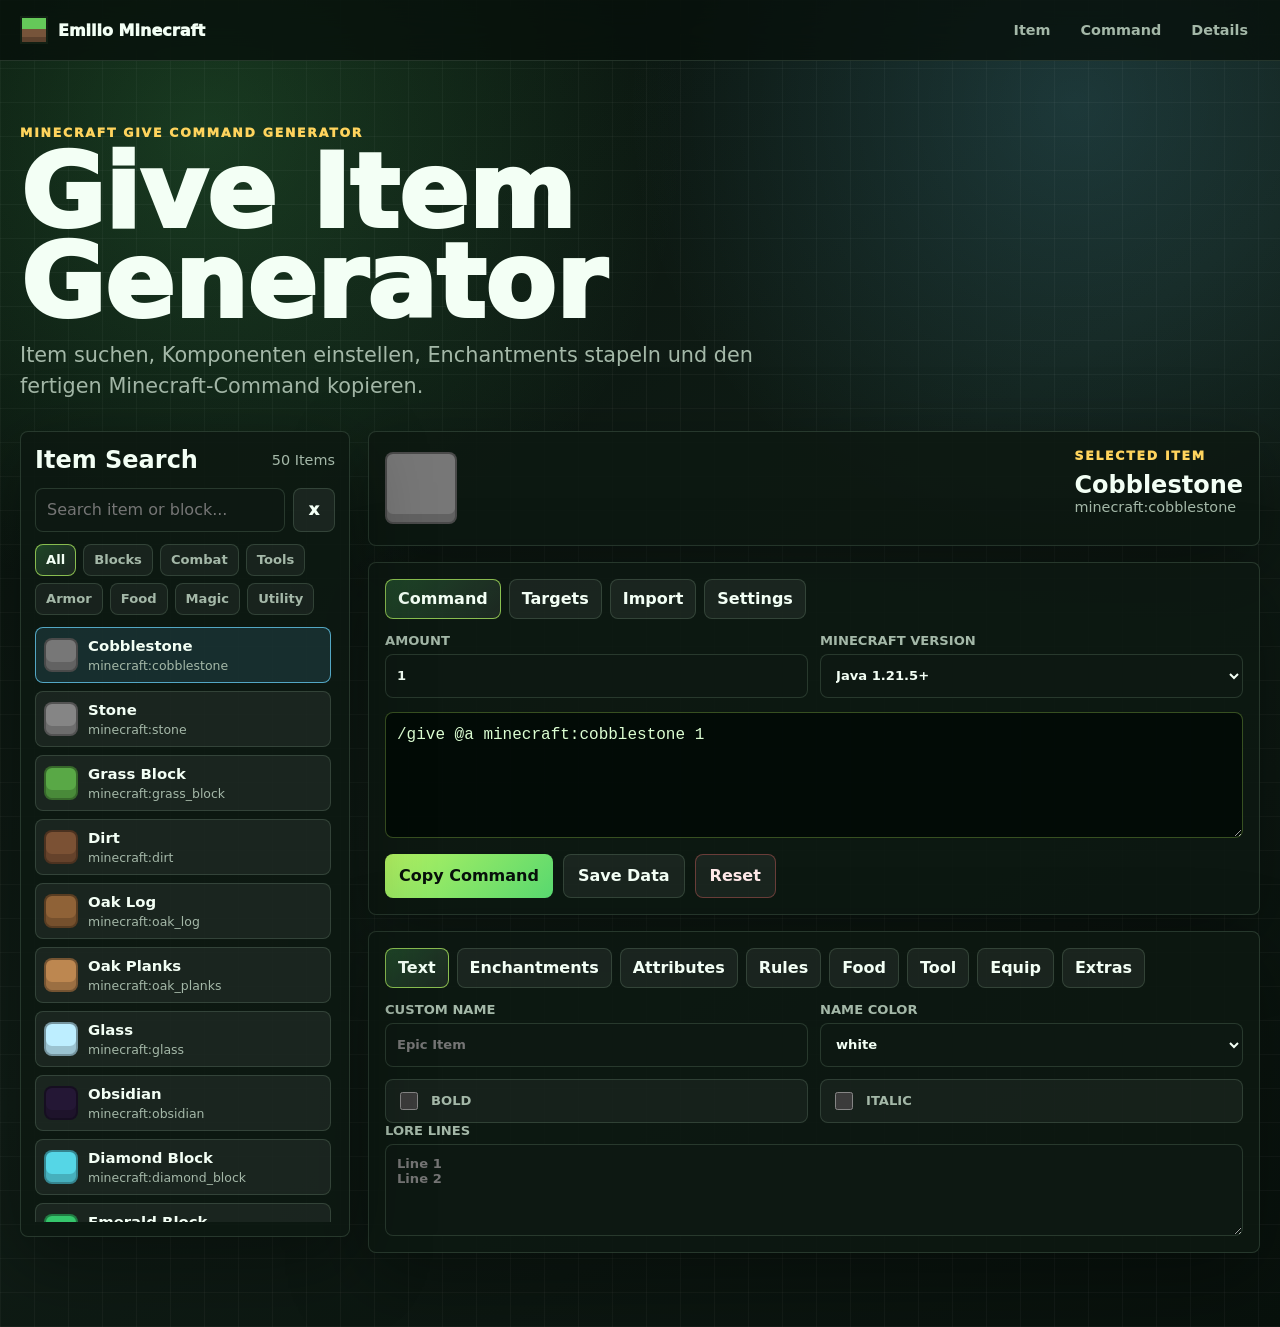
==== Minecraft/index.html @ d91e49a7 "Add Minecraft give item generator" ====
<!doctype html>
<html lang="de">
  <head>
    <meta charset="utf-8" />
    <meta name="viewport" content="width=device-width, initial-scale=1" />
    <title>Give Item Generator | Emilio Coding</title>
    <link rel="stylesheet" href="./style.css" />
  </head>
  <body>
    <header class="topbar">
      <a class="brand" href="#app"><span class="brand-block" aria-hidden="true"></span><span>Emilio Minecraft</span></a>
      <nav class="nav" aria-label="Generator Bereiche">
        <a href="#itemPicker">Item</a>
        <a href="#commandPanel">Command</a>
        <a href="#detailsPanel">Details</a>
      </nav>
    </header>

    <main id="app" class="app">
      <section class="hero">
        <p class="eyebrow">Minecraft Give Command Generator</p>
        <h1>Give Item Generator</h1>
        <p class="lead">Item suchen, Komponenten einstellen, Enchantments stapeln und den fertigen Minecraft-Command kopieren.</p>
      </section>

      <section class="workspace">
        <aside class="picker" id="itemPicker" aria-label="Item Suche">
          <div class="panel-head">
            <h2>Item Search</h2>
            <span id="itemCount">0 Items</span>
          </div>
          <div class="searchbox">
            <input id="itemSearch" type="search" placeholder="Search item or block..." autocomplete="off" />
            <button id="clearSearch" type="button" title="Suche leeren" aria-label="Suche leeren">x</button>
          </div>
          <div class="chips" id="categoryChips" aria-label="Kategorien"></div>
          <div class="item-list" id="itemList" role="listbox" aria-label="Gefundene Items"></div>
        </aside>

        <section class="generator">
          <article class="panel selected-item">
            <div class="item-preview" id="itemPreview" aria-hidden="true"></div>
            <div>
              <p class="muted-label">Selected Item</p>
              <h2 id="selectedItemName">Cobblestone</h2>
              <p id="selectedItemId">minecraft:cobblestone</p>
            </div>
          </article>

          <article class="panel" id="commandPanel">
            <div class="tabs" role="tablist" aria-label="Command Haupttabs">
              <button class="tab active" type="button" data-main-tab="command">Command</button>
              <button class="tab" type="button" data-main-tab="targets">Targets</button>
              <button class="tab" type="button" data-main-tab="import">Import</button>
              <button class="tab" type="button" data-main-tab="settings">Settings</button>
            </div>

            <div class="main-tab active" data-main-panel="command">
              <div class="form-grid tight">
                <label>Amount <input id="amount" type="number" min="1" max="99" value="1" /></label>
                <label>Minecraft Version
                  <select id="version">
                    <option value="1.21.5">Java 1.21.5+</option>
                    <option value="1.21">Java 1.21</option>
                    <option value="1.20.5">Java 1.20.5</option>
                    <option value="1.20.4">Java 1.20.2 - 1.20.4</option>
                    <option value="1.20">Java 1.20</option>
                    <option value="1.19">Java 1.19</option>
                    <option value="1.18">Java 1.18</option>
                    <option value="1.17">Java 1.17</option>
                    <option value="1.16">Java 1.16</option>
                    <option value="1.15">Java 1.15</option>
                    <option value="1.14">Java 1.14</option>
                    <option value="1.13">Java 1.13</option>
                    <option value="1.12">Java 1.12</option>
                  </select>
                </label>
              </div>
            </div>

            <div class="main-tab" data-main-panel="targets">
              <div class="selector-grid">
                <button class="selector active" type="button" data-target="@p">@p nearest</button>
                <button class="selector" type="button" data-target="@a">@a all</button>
                <button class="selector" type="button" data-target="@r">@r random</button>
                <button class="selector" type="button" data-target="@s">@s self</button>
              </div>
              <label>Custom Target <input id="target" value="@a" /></label>
            </div>

            <div class="main-tab" data-main-panel="import">
              <label>Paste Give Command
                <textarea id="importCommand" rows="4" placeholder="/give @p minecraft:diamond_sword[custom_name='...'] 1"></textarea>
              </label>
              <button class="secondary" id="importBtn" type="button">Import versuchen</button>
            </div>

            <div class="main-tab" data-main-panel="settings">
              <div class="form-grid tight">
                <label class="toggle"><input id="useComponents" type="checkbox" checked /> Modern components</label>
                <label class="toggle"><input id="prettyJson" type="checkbox" /> Pretty JSON text</label>
                <label class="toggle"><input id="autoCopy" type="checkbox" /> Auto copy on change</label>
                <label class="toggle"><input id="showNamespace" type="checkbox" checked /> Show namespace</label>
              </div>
            </div>

            <textarea class="command-output" id="commandOutput" readonly spellcheck="false"></textarea>
            <div class="button-row">
              <button class="primary" id="copyCommand" type="button">Copy Command</button>
              <button class="secondary" id="saveData" type="button">Save Data</button>
              <button class="secondary danger" id="resetAll" type="button">Reset</button>
            </div>
          </article>

          <article class="panel" id="detailsPanel">
            <div class="tabs wrap" role="tablist" aria-label="Item Details">
              <button class="tab active" type="button" data-detail-tab="text">Text</button>
              <button class="tab" type="button" data-detail-tab="enchants">Enchantments</button>
              <button class="tab" type="button" data-detail-tab="attributes">Attributes</button>
              <button class="tab" type="button" data-detail-tab="rules">Rules</button>
              <button class="tab" type="button" data-detail-tab="food">Food</button>
              <button class="tab" type="button" data-detail-tab="tool">Tool</button>
              <button class="tab" type="button" data-detail-tab="equip">Equip</button>
              <button class="tab" type="button" data-detail-tab="extras">Extras</button>
            </div>

            <div class="detail-tab active" data-detail-panel="text">
              <div class="form-grid">
                <label>Custom Name <input id="customName" placeholder="Epic Item" /></label>
                <label>Name Color <select id="nameColor"></select></label>
                <label class="toggle"><input id="nameBold" type="checkbox" /> Bold</label>
                <label class="toggle"><input id="nameItalic" type="checkbox" /> Italic</label>
              </div>
              <label>Lore Lines <textarea id="lore" rows="4" placeholder="Line 1&#10;Line 2"></textarea></label>
            </div>

            <div class="detail-tab" data-detail-panel="enchants">
              <div class="inline-builder">
                <select id="enchantSelect"></select>
                <input id="enchantLevel" type="number" min="1" max="255" value="1" />
                <button class="secondary" id="addEnchant" type="button">Add</button>
              </div>
              <div class="token-list" id="enchantList"></div>
              <label class="toggle"><input id="hideEnchantments" type="checkbox" /> Hide enchantments in tooltip</label>
            </div>

            <div class="detail-tab" data-detail-panel="attributes">
              <div class="inline-builder wide">
                <select id="attributeType"></select>
                <input id="attributeValue" type="number" value="1" step="0.1" />
                <select id="attributeSlot"></select>
                <button class="secondary" id="addAttribute" type="button">Add</button>
              </div>
              <div class="token-list" id="attributeList"></div>
            </div>

            <div class="detail-tab" data-detail-panel="rules">
              <div class="form-grid">
                <label>Can Break <textarea id="canBreak" rows="4" placeholder="minecraft:stone&#10;minecraft:oak_log"></textarea></label>
                <label>Can Place On <textarea id="canPlaceOn" rows="4" placeholder="minecraft:grass_block&#10;minecraft:stone"></textarea></label>
              </div>
            </div>

            <div class="detail-tab" data-detail-panel="food">
              <div class="form-grid">
                <label class="toggle"><input id="isFood" type="checkbox" /> Enable food component</label>
                <label>Nutrition <input id="nutrition" type="number" min="0" value="4" /></label>
                <label>Saturation <input id="saturation" type="number" min="0" step="0.1" value="2.4" /></label>
                <label>Eat Seconds <input id="eatSeconds" type="number" min="0.1" step="0.1" value="1.6" /></label>
                <label class="toggle"><input id="alwaysEat" type="checkbox" /> Always edible</label>
              </div>
            </div>

            <div class="detail-tab" data-detail-panel="tool">
              <div class="form-grid">
                <label class="toggle"><input id="isTool" type="checkbox" /> Enable tool component</label>
                <label>Mining Speed <input id="miningSpeed" type="number" min="0" step="0.1" value="4" /></label>
                <label>Damage Per Block <input id="damagePerBlock" type="number" min="0" value="1" /></label>
                <label>Correct Blocks <input id="correctBlocks" placeholder="minecraft:mineable/pickaxe" /></label>
              </div>
            </div>

            <div class="detail-tab" data-detail-panel="equip">
              <div class="form-grid">
                <label>Equipment Slot <select id="equipSlot"></select></label>
                <label>Armor Trim Pattern <select id="trimPattern"></select></label>
                <label>Trim Material <select id="trimMaterial"></select></label>
                <label class="toggle"><input id="unbreakable" type="checkbox" /> Unbreakable</label>
              </div>
            </div>

            <div class="detail-tab" data-detail-panel="extras">
              <div class="form-grid">
                <label>Damage <input id="damage" type="number" min="0" value="0" /></label>
                <label>Max Damage <input id="maxDamage" type="number" min="1" placeholder="default" /></label>
                <label>Custom Model Data <input id="modelData" type="number" min="0" placeholder="0" /></label>
                <label>Rarity <select id="rarity"></select></label>
                <label class="toggle"><input id="enchantmentGlint" type="checkbox" /> Force glint</label>
                <label class="toggle"><input id="hideTooltip" type="checkbox" /> Hide tooltip</label>
              </div>
            </div>
          </article>
        </section>
      </section>
    </main>

    <div class="toast" id="toast" role="status" aria-live="polite">Kopiert</div>
    <script src="./script.js"></script>
  </body>
</html>
---- Minecraft/style.css ----
:root {
  color-scheme: dark;
  --bg: #07100b;
  --panel: rgba(13, 24, 18, 0.88);
  --panel-2: rgba(20, 36, 27, 0.94);
  --field: #0d1812;
  --line: rgba(207, 255, 214, 0.14);
  --text: #f3fff5;
  --muted: #a4b8a8;
  --green: #58d86f;
  --lime: #b3f261;
  --gold: #ffd45d;
  --blue: #6bd7ff;
  --red: #ff6b6b;
  --shadow: 0 24px 80px rgba(0, 0, 0, 0.38);
}

* {
  box-sizing: border-box;
}

html {
  scroll-behavior: smooth;
}

body {
  margin: 0;
  min-height: 100vh;
  font-family: Inter, ui-sans-serif, system-ui, -apple-system, BlinkMacSystemFont, "Segoe UI", sans-serif;
  color: var(--text);
  background:
    linear-gradient(rgba(255, 255, 255, 0.035) 1px, transparent 1px),
    linear-gradient(90deg, rgba(255, 255, 255, 0.035) 1px, transparent 1px),
    radial-gradient(circle at 16% 10%, rgba(88, 216, 111, 0.2), transparent 30rem),
    radial-gradient(circle at 84% 8%, rgba(107, 215, 255, 0.16), transparent 28rem),
    linear-gradient(145deg, #07100b 0%, #101d16 50%, #08110c 100%);
  background-size: 34px 34px, 34px 34px, auto, auto, auto;
}

button,
input,
select,
textarea {
  font: inherit;
}

button {
  cursor: pointer;
}

.topbar {
  position: sticky;
  z-index: 20;
  top: 0;
  display: flex;
  justify-content: space-between;
  align-items: center;
  gap: 18px;
  padding: 12px max(16px, calc((100vw - 1240px) / 2));
  border-bottom: 1px solid var(--line);
  background: rgba(7, 16, 11, 0.78);
  backdrop-filter: blur(18px);
}

.brand,
.nav a {
  color: var(--text);
  text-decoration: none;
}

.brand {
  display: inline-flex;
  align-items: center;
  gap: 10px;
  font-weight: 950;
}

.brand-block {
  width: 28px;
  height: 28px;
  border: 2px solid #122014;
  background: linear-gradient(#65c959 0 45%, #76543a 45% 100%);
  image-rendering: pixelated;
  box-shadow: inset 0 -5px rgba(0, 0, 0, 0.22);
}

.nav {
  display: flex;
  gap: 6px;
  overflow-x: auto;
}

.nav a {
  border: 1px solid transparent;
  border-radius: 8px;
  padding: 9px 11px;
  color: var(--muted);
  font-size: 0.9rem;
  font-weight: 850;
  white-space: nowrap;
}

.nav a:hover {
  border-color: var(--line);
  color: var(--text);
  background: rgba(255, 255, 255, 0.06);
}

.app {
  width: min(1240px, calc(100% - 28px));
  margin: 0 auto;
  padding: 30px 0 58px;
}

.hero {
  padding: 34px 0 28px;
}

.eyebrow,
.muted-label {
  margin: 0 0 8px;
  color: var(--gold);
  font-size: 0.78rem;
  font-weight: 950;
  letter-spacing: 0.14em;
  text-transform: uppercase;
}

h1,
h2,
p {
  margin-top: 0;
}

h1 {
  max-width: 900px;
  margin-bottom: 12px;
  font-size: clamp(2.8rem, 8vw, 6.8rem);
  line-height: 0.88;
  font-weight: 950;
}

.lead {
  max-width: 760px;
  margin-bottom: 0;
  color: var(--muted);
  font-size: clamp(1.02rem, 2vw, 1.3rem);
  line-height: 1.5;
}

.workspace {
  display: grid;
  grid-template-columns: 330px minmax(0, 1fr);
  gap: 18px;
  align-items: start;
}

.picker,
.panel {
  border: 1px solid var(--line);
  border-radius: 8px;
  background: var(--panel);
  box-shadow: var(--shadow);
}

.picker {
  position: sticky;
  top: 72px;
  max-height: calc(100vh - 94px);
  display: flex;
  flex-direction: column;
  padding: 14px;
}

.panel {
  padding: 16px;
  margin-bottom: 16px;
}

.panel-head,
.selected-item {
  display: flex;
  align-items: center;
  gap: 14px;
  justify-content: space-between;
}

.panel-head h2,
.selected-item h2 {
  margin-bottom: 0;
}

.panel-head span,
#selectedItemId {
  color: var(--muted);
  font-size: 0.9rem;
}

.searchbox {
  display: grid;
  grid-template-columns: 1fr 42px;
  gap: 8px;
  margin: 14px 0 12px;
}

input,
select,
textarea {
  width: 100%;
  border: 1px solid var(--line);
  border-radius: 8px;
  color: var(--text);
  background: var(--field);
  outline: none;
}

input,
select {
  min-height: 44px;
  padding: 0 11px;
}

textarea {
  min-height: 92px;
  padding: 11px;
  resize: vertical;
}

input:focus,
select:focus,
textarea:focus {
  border-color: rgba(179, 242, 97, 0.7);
  box-shadow: 0 0 0 3px rgba(179, 242, 97, 0.14);
}

.searchbox button,
.tab,
.selector,
.primary,
.secondary,
.item-row {
  border-radius: 8px;
  border: 1px solid var(--line);
  color: var(--text);
  background: rgba(255, 255, 255, 0.06);
}

.searchbox button {
  min-height: 44px;
  font-weight: 950;
}

.chips {
  display: flex;
  flex-wrap: wrap;
  gap: 7px;
  margin-bottom: 12px;
}

.chips button {
  min-height: 32px;
  border: 1px solid var(--line);
  border-radius: 8px;
  padding: 0 10px;
  color: var(--muted);
  background: rgba(255, 255, 255, 0.05);
  font-size: 0.82rem;
  font-weight: 850;
}

.chips button.active,
.tab.active,
.selector.active {
  border-color: rgba(179, 242, 97, 0.72);
  color: var(--text);
  background: linear-gradient(135deg, rgba(88, 216, 111, 0.24), rgba(255, 255, 255, 0.07));
}

.item-list {
  display: grid;
  gap: 8px;
  overflow: auto;
  padding-right: 4px;
}

.item-row {
  min-height: 56px;
  display: grid;
  grid-template-columns: 34px 1fr;
  gap: 10px;
  align-items: center;
  padding: 8px;
  text-align: left;
}

.item-row:hover,
.item-row.active {
  border-color: rgba(107, 215, 255, 0.72);
  background: rgba(107, 215, 255, 0.12);
}

.item-swatch,
.item-preview {
  border: 2px solid rgba(0, 0, 0, 0.38);
  border-radius: 8px;
  background: var(--swatch, #777);
  image-rendering: pixelated;
  box-shadow: inset 0 -8px rgba(0, 0, 0, 0.18);
}

.item-swatch {
  width: 34px;
  height: 34px;
}

.item-preview {
  flex: 0 0 auto;
  width: 72px;
  height: 72px;
}

.item-row strong,
.item-row small {
  display: block;
}

.item-row strong {
  font-size: 0.93rem;
}

.item-row small {
  margin-top: 3px;
  color: var(--muted);
  font-size: 0.78rem;
}

.generator {
  min-width: 0;
}

.tabs {
  display: flex;
  gap: 8px;
  margin-bottom: 14px;
}

.tabs.wrap {
  flex-wrap: wrap;
}

.tab {
  min-height: 40px;
  padding: 0 12px;
  font-weight: 900;
}

.main-tab,
.detail-tab {
  display: none;
}

.main-tab.active,
.detail-tab.active {
  display: block;
}

.form-grid,
.selector-grid,
.inline-builder {
  display: grid;
  grid-template-columns: repeat(2, minmax(0, 1fr));
  gap: 12px;
}

.form-grid.tight {
  grid-template-columns: repeat(2, minmax(160px, 1fr));
}

.selector-grid {
  grid-template-columns: repeat(4, minmax(0, 1fr));
  margin-bottom: 12px;
}

.selector,
.primary,
.secondary {
  min-height: 44px;
  padding: 0 14px;
  font-weight: 900;
}

label {
  display: grid;
  gap: 6px;
  color: var(--muted);
  font-size: 0.82rem;
  font-weight: 850;
  text-transform: uppercase;
}

.toggle {
  min-height: 44px;
  display: flex;
  align-items: center;
  gap: 10px;
  border: 1px solid var(--line);
  border-radius: 8px;
  padding: 0 10px;
  background: rgba(255, 255, 255, 0.045);
}

input[type="checkbox"] {
  width: 18px;
  min-height: 18px;
  accent-color: var(--green);
}

.command-output {
  min-height: 126px;
  margin: 14px 0 12px;
  color: #ddffd3;
  background: rgba(1, 8, 4, 0.78);
  border-color: rgba(179, 242, 97, 0.3);
  font-family: "Cascadia Mono", Consolas, monospace;
  line-height: 1.45;
}

.button-row {
  display: flex;
  gap: 10px;
  flex-wrap: wrap;
}

.primary {
  border: 0;
  color: #07100b;
  background: linear-gradient(135deg, var(--lime), var(--green));
}

.secondary:hover,
.tab:hover,
.selector:hover,
.searchbox button:hover {
  border-color: rgba(255, 255, 255, 0.3);
}

.danger {
  color: #ffe8e8;
  border-color: rgba(255, 107, 107, 0.35);
}

.inline-builder {
  grid-template-columns: minmax(0, 1fr) 110px 88px;
  margin-bottom: 12px;
}

.inline-builder.wide {
  grid-template-columns: minmax(0, 1fr) 110px 150px 88px;
}

.token-list {
  display: flex;
  flex-wrap: wrap;
  gap: 8px;
  min-height: 42px;
  margin-bottom: 12px;
}

.token {
  display: inline-flex;
  align-items: center;
  gap: 8px;
  border: 1px solid var(--line);
  border-radius: 8px;
  padding: 8px 10px;
  color: var(--text);
  background: var(--panel-2);
  font-size: 0.9rem;
}

.token button {
  width: 22px;
  height: 22px;
  border: 0;
  border-radius: 6px;
  color: #160707;
  background: var(--red);
  font-weight: 950;
}

.toast {
  position: fixed;
  z-index: 30;
  right: 18px;
  bottom: 18px;
  border: 1px solid var(--line);
  border-radius: 8px;
  padding: 12px 14px;
  color: var(--text);
  background: rgba(13, 24, 18, 0.96);
  box-shadow: var(--shadow);
  opacity: 0;
  transform: translateY(12px);
  transition: opacity 0.18s ease, transform 0.18s ease;
  pointer-events: none;
}

.toast.show {
  opacity: 1;
  transform: translateY(0);
}

@media (max-width: 980px) {
  .topbar {
    align-items: flex-start;
    flex-direction: column;
  }

  .workspace {
    grid-template-columns: 1fr;
  }

  .picker {
    position: static;
    max-height: 520px;
  }
}

@media (max-width: 650px) {
  .form-grid,
  .form-grid.tight,
  .selector-grid,
  .inline-builder,
  .inline-builder.wide {
    grid-template-columns: 1fr;
  }

  .button-row {
    display: grid;
  }

  .selected-item {
    align-items: flex-start;
    flex-direction: column;
  }
}
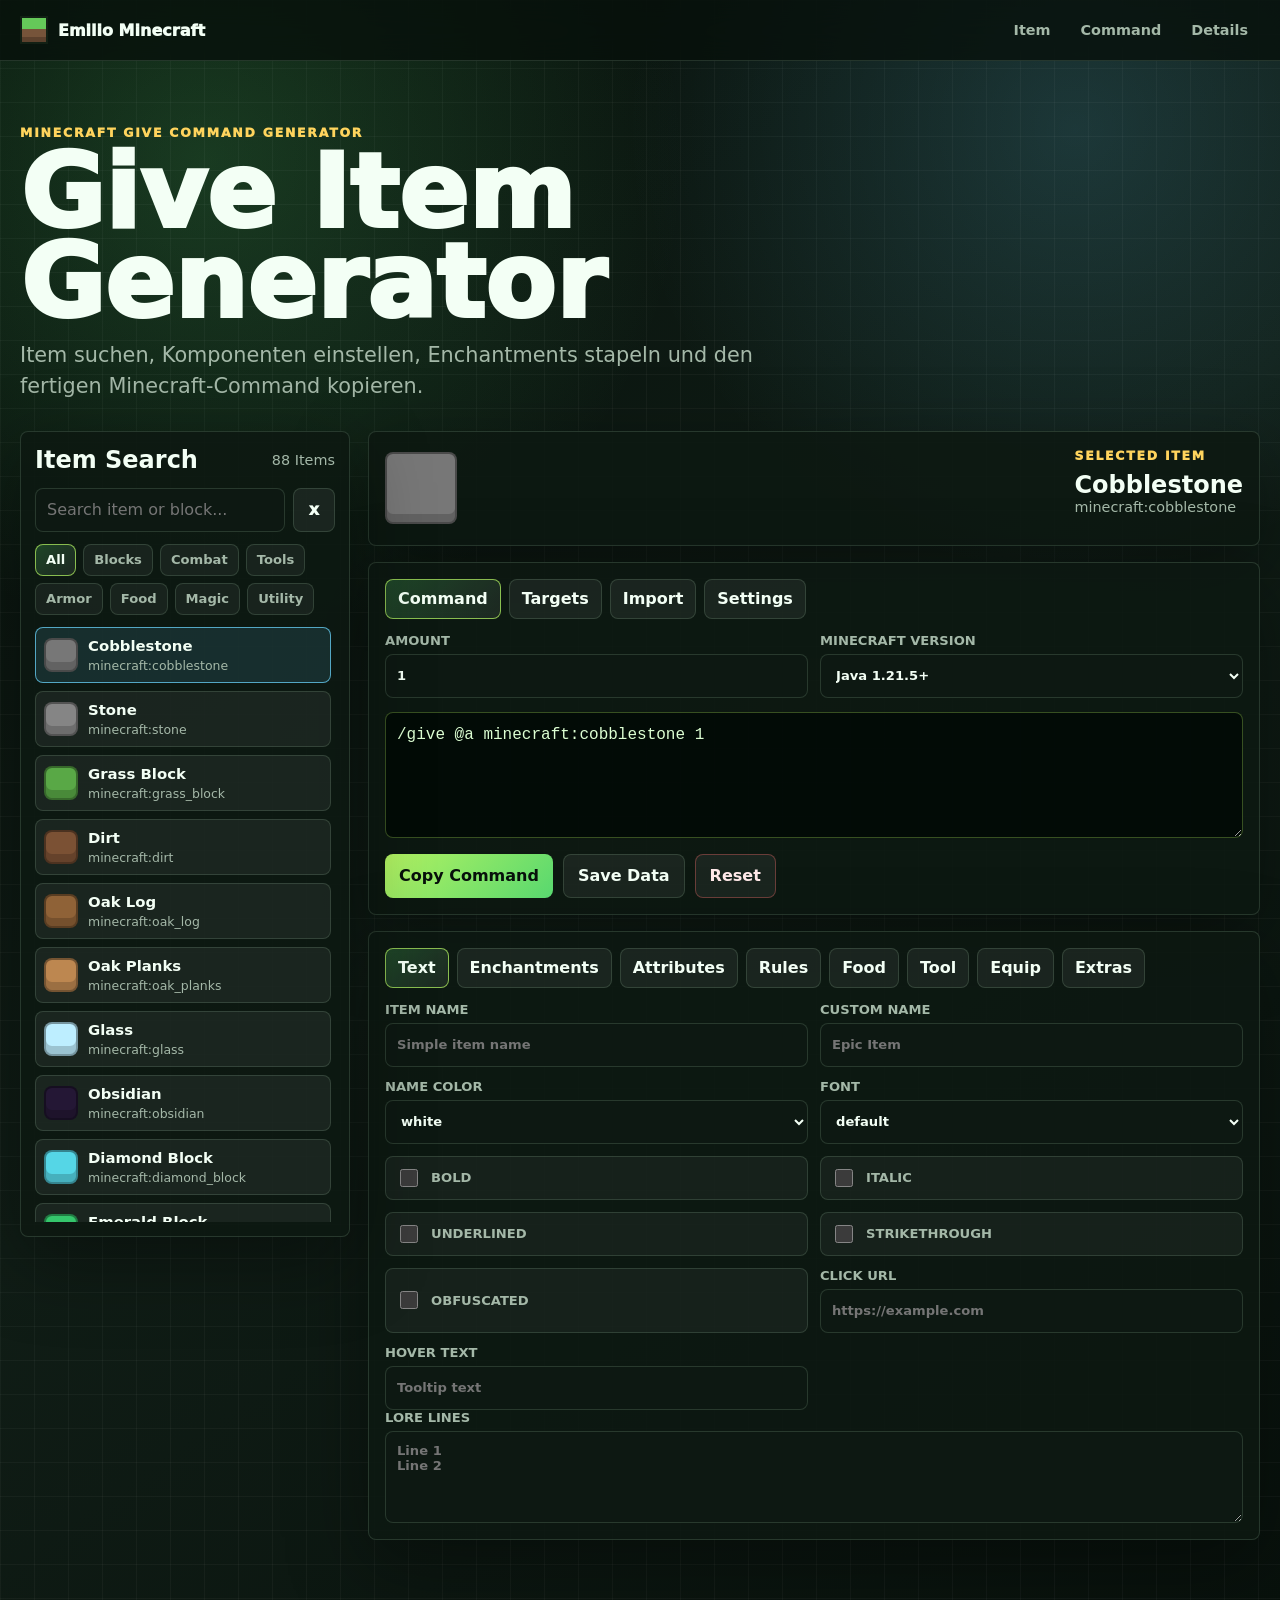
==== commit a080145a: "Expand Minecraft give generator features" ====
--- a/Minecraft/index.html
+++ b/Minecraft/index.html
@@ -126,10 +126,17 @@
 
             <div class="detail-tab active" data-detail-panel="text">
               <div class="form-grid">
+                <label>Item Name <input id="itemName" placeholder="Simple item name" /></label>
                 <label>Custom Name <input id="customName" placeholder="Epic Item" /></label>
                 <label>Name Color <select id="nameColor"></select></label>
+                <label>Font <select id="nameFont"></select></label>
                 <label class="toggle"><input id="nameBold" type="checkbox" /> Bold</label>
                 <label class="toggle"><input id="nameItalic" type="checkbox" /> Italic</label>
+                <label class="toggle"><input id="nameUnderlined" type="checkbox" /> Underlined</label>
+                <label class="toggle"><input id="nameStrikethrough" type="checkbox" /> Strikethrough</label>
+                <label class="toggle"><input id="nameObfuscated" type="checkbox" /> Obfuscated</label>
+                <label>Click URL <input id="clickUrl" placeholder="https://example.com" /></label>
+                <label>Hover Text <input id="hoverText" placeholder="Tooltip text" /></label>
               </div>
               <label>Lore Lines <textarea id="lore" rows="4" placeholder="Line 1&#10;Line 2"></textarea></label>
             </div>
@@ -193,10 +200,18 @@
               <div class="form-grid">
                 <label>Damage <input id="damage" type="number" min="0" value="0" /></label>
                 <label>Max Damage <input id="maxDamage" type="number" min="1" placeholder="default" /></label>
+                <label>Max Stack Size <input id="maxStackSize" type="number" min="1" max="99" placeholder="default" /></label>
+                <label>Repair Cost <input id="repairCost" type="number" min="0" placeholder="0" /></label>
                 <label>Custom Model Data <input id="modelData" type="number" min="0" placeholder="0" /></label>
+                <label>Item Model <input id="itemModel" placeholder="minecraft:diamond_sword" /></label>
+                <label>Tooltip Style <input id="tooltipStyle" placeholder="minecraft:default" /></label>
                 <label>Rarity <select id="rarity"></select></label>
+                <label>Custom Data <textarea id="customData" rows="3" placeholder="{emilio:1b}"></textarea></label>
                 <label class="toggle"><input id="enchantmentGlint" type="checkbox" /> Force glint</label>
                 <label class="toggle"><input id="hideTooltip" type="checkbox" /> Hide tooltip</label>
+                <label class="toggle"><input id="hideAdditionalTooltip" type="checkbox" /> Hide additional tooltip</label>
+                <label class="toggle"><input id="fireResistant" type="checkbox" /> Fire resistant</label>
+                <label class="toggle"><input id="glider" type="checkbox" /> Glider</label>
               </div>
             </div>
           </article>
